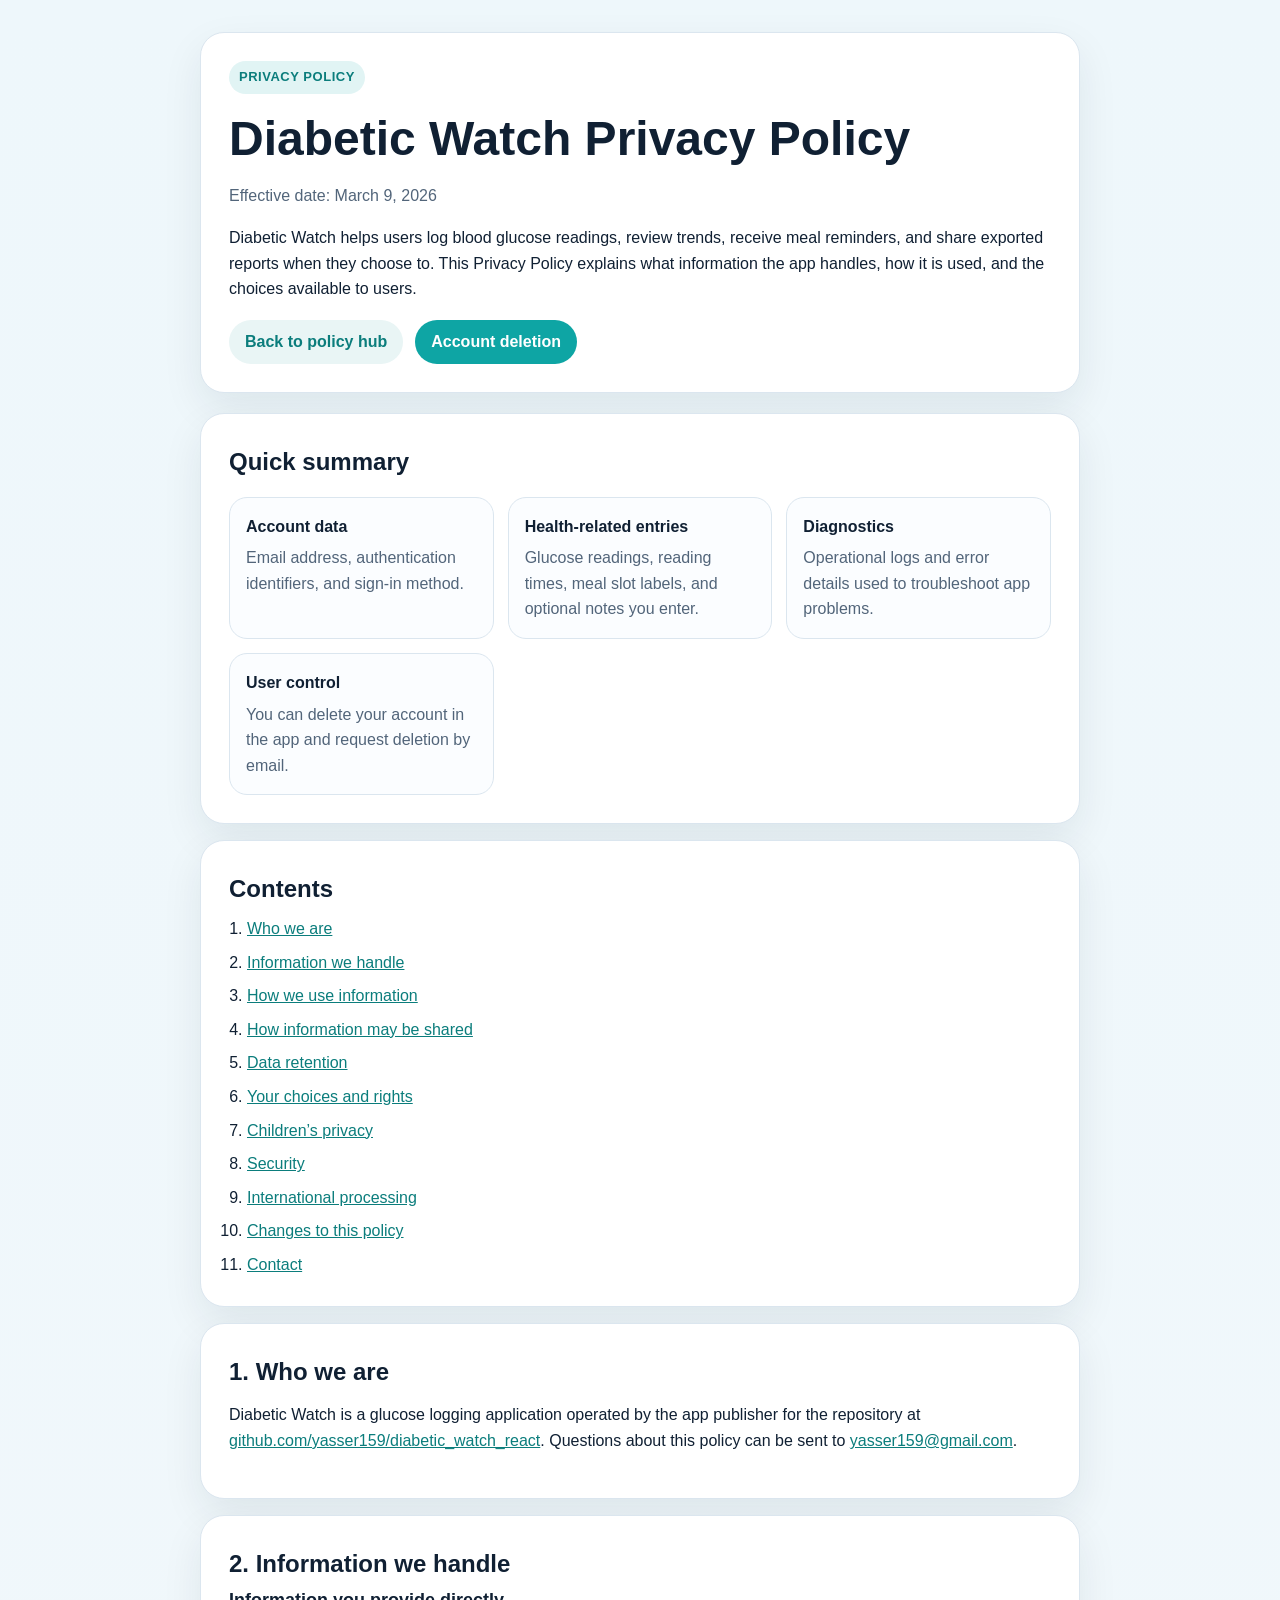
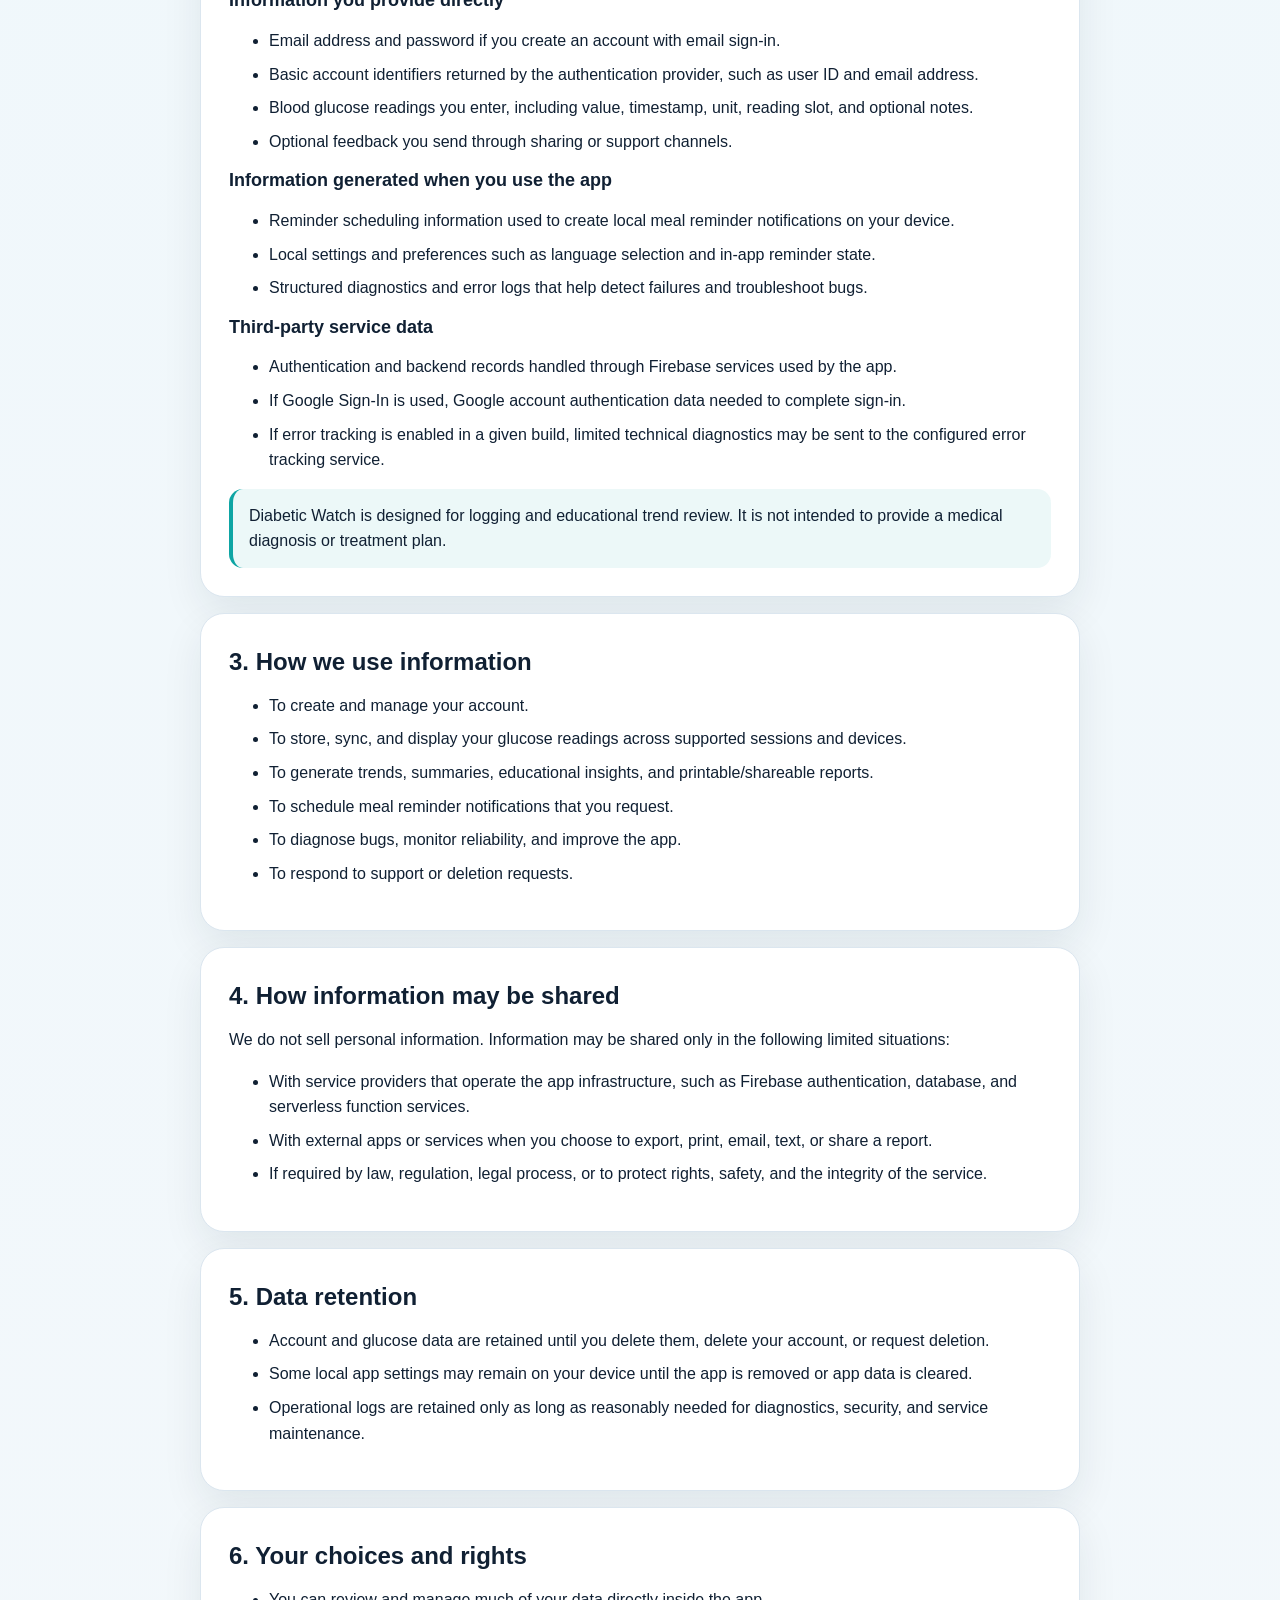
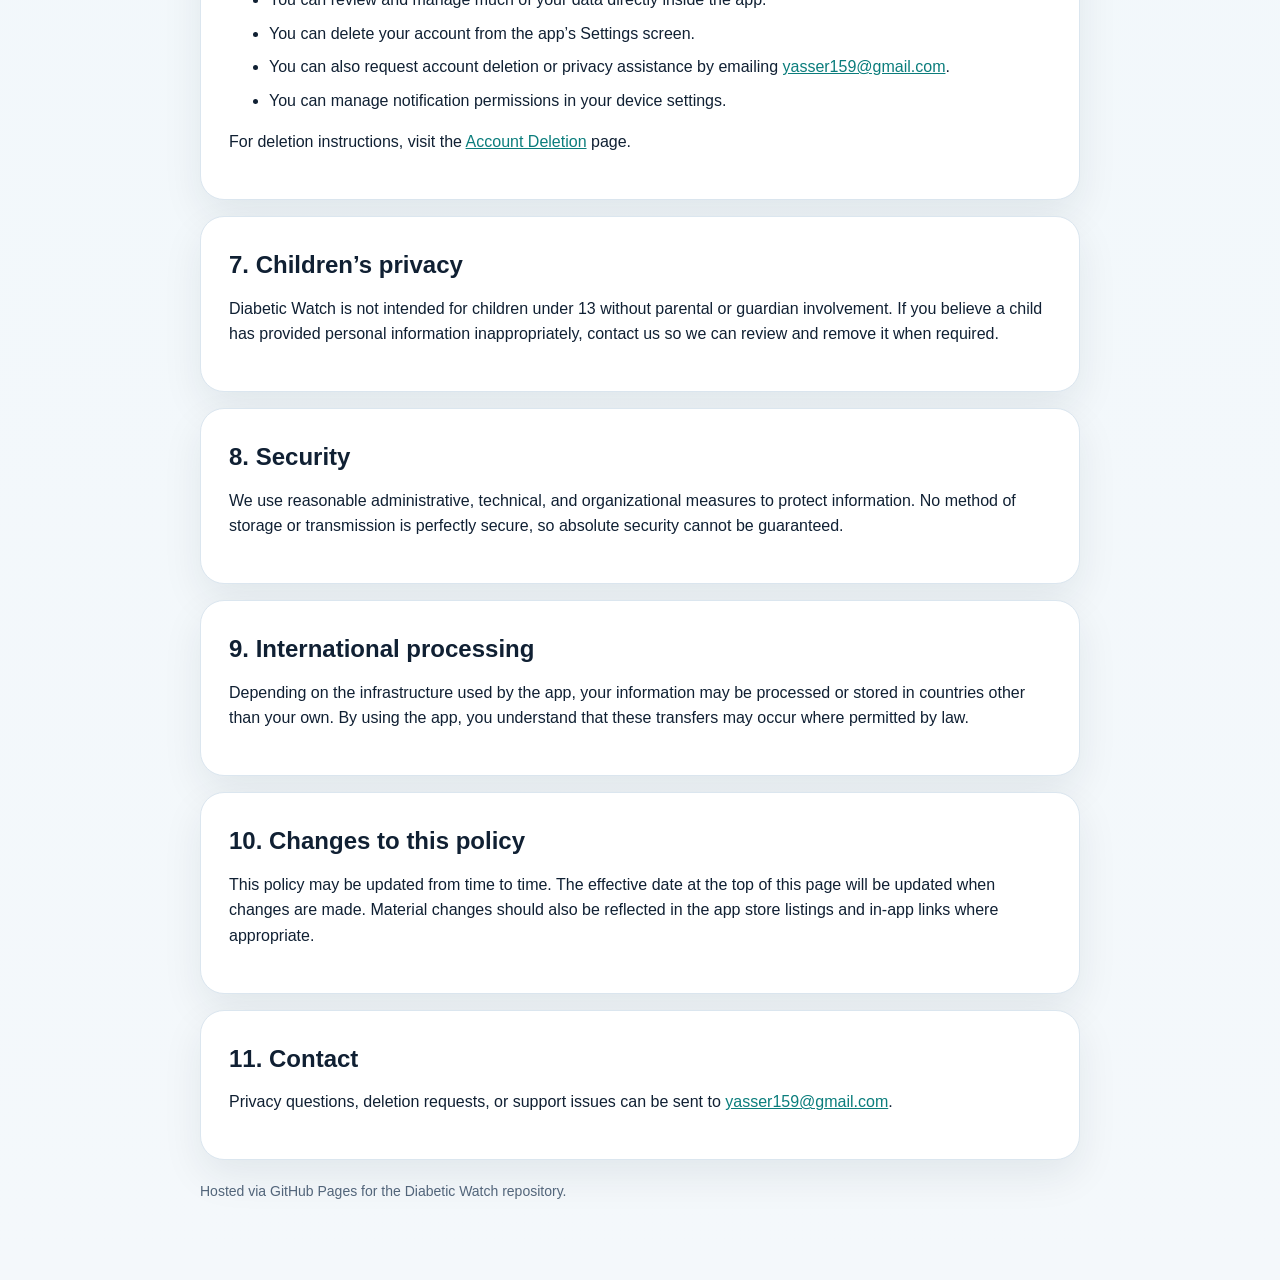
==== privacy-policy/index.html @ 34ccfd38 "Publish policy site" ====
<!doctype html>
<html lang="en">
  <head>
    <meta charset="utf-8" />
    <meta name="viewport" content="width=device-width, initial-scale=1" />
    <title>Diabetic Watch Privacy Policy</title>
    <meta
      name="description"
      content="Privacy Policy for the Diabetic Watch mobile application."
    />
    <link rel="stylesheet" href="../assets/site.css" />
  </head>
  <body>
    <main class="page">
      <section class="hero">
        <span class="eyebrow">Privacy Policy</span>
        <h1>Diabetic Watch Privacy Policy</h1>
        <p class="muted">
          Effective date: March 9, 2026
        </p>
        <p>
          Diabetic Watch helps users log blood glucose readings, review trends, receive meal reminders,
          and share exported reports when they choose to. This Privacy Policy explains what information
          the app handles, how it is used, and the choices available to users.
        </p>
        <div class="button-row">
          <a class="button secondary" href="../">Back to policy hub</a>
          <a class="button" href="../account-deletion/">Account deletion</a>
        </div>
      </section>

      <section class="panel">
        <h2>Quick summary</h2>
        <div class="grid">
          <div class="card">
            <strong>Account data</strong>
            <span class="muted">Email address, authentication identifiers, and sign-in method.</span>
          </div>
          <div class="card">
            <strong>Health-related entries</strong>
            <span class="muted">Glucose readings, reading times, meal slot labels, and optional notes you enter.</span>
          </div>
          <div class="card">
            <strong>Diagnostics</strong>
            <span class="muted">Operational logs and error details used to troubleshoot app problems.</span>
          </div>
          <div class="card">
            <strong>User control</strong>
            <span class="muted">You can delete your account in the app and request deletion by email.</span>
          </div>
        </div>
      </section>

      <section class="panel">
        <h2>Contents</h2>
        <ol class="toc">
          <li><a href="#who-we-are">Who we are</a></li>
          <li><a href="#information-we-handle">Information we handle</a></li>
          <li><a href="#how-we-use-information">How we use information</a></li>
          <li><a href="#sharing">How information may be shared</a></li>
          <li><a href="#retention">Data retention</a></li>
          <li><a href="#choices">Your choices and rights</a></li>
          <li><a href="#children">Children’s privacy</a></li>
          <li><a href="#security">Security</a></li>
          <li><a href="#international">International processing</a></li>
          <li><a href="#changes">Changes to this policy</a></li>
          <li><a href="#contact">Contact</a></li>
        </ol>
      </section>

      <section class="panel" id="who-we-are">
        <h2>1. Who we are</h2>
        <p>
          Diabetic Watch is a glucose logging application operated by the app publisher for the
          repository at <a href="https://github.com/yasser159/diabetic_watch_react">github.com/yasser159/diabetic_watch_react</a>.
          Questions about this policy can be sent to <a href="mailto:yasser159@gmail.com">yasser159@gmail.com</a>.
        </p>
      </section>

      <section class="panel" id="information-we-handle">
        <h2>2. Information we handle</h2>

        <h3>Information you provide directly</h3>
        <ul>
          <li>Email address and password if you create an account with email sign-in.</li>
          <li>Basic account identifiers returned by the authentication provider, such as user ID and email address.</li>
          <li>Blood glucose readings you enter, including value, timestamp, unit, reading slot, and optional notes.</li>
          <li>Optional feedback you send through sharing or support channels.</li>
        </ul>

        <h3>Information generated when you use the app</h3>
        <ul>
          <li>Reminder scheduling information used to create local meal reminder notifications on your device.</li>
          <li>Local settings and preferences such as language selection and in-app reminder state.</li>
          <li>Structured diagnostics and error logs that help detect failures and troubleshoot bugs.</li>
        </ul>

        <h3>Third-party service data</h3>
        <ul>
          <li>Authentication and backend records handled through Firebase services used by the app.</li>
          <li>If Google Sign-In is used, Google account authentication data needed to complete sign-in.</li>
          <li>If error tracking is enabled in a given build, limited technical diagnostics may be sent to the configured error tracking service.</li>
        </ul>

        <div class="callout">
          Diabetic Watch is designed for logging and educational trend review. It is not intended to provide a medical diagnosis or treatment plan.
        </div>
      </section>

      <section class="panel" id="how-we-use-information">
        <h2>3. How we use information</h2>
        <ul>
          <li>To create and manage your account.</li>
          <li>To store, sync, and display your glucose readings across supported sessions and devices.</li>
          <li>To generate trends, summaries, educational insights, and printable/shareable reports.</li>
          <li>To schedule meal reminder notifications that you request.</li>
          <li>To diagnose bugs, monitor reliability, and improve the app.</li>
          <li>To respond to support or deletion requests.</li>
        </ul>
      </section>

      <section class="panel" id="sharing">
        <h2>4. How information may be shared</h2>
        <p>
          We do not sell personal information. Information may be shared only in the following limited situations:
        </p>
        <ul>
          <li>With service providers that operate the app infrastructure, such as Firebase authentication, database, and serverless function services.</li>
          <li>With external apps or services when you choose to export, print, email, text, or share a report.</li>
          <li>If required by law, regulation, legal process, or to protect rights, safety, and the integrity of the service.</li>
        </ul>
      </section>

      <section class="panel" id="retention">
        <h2>5. Data retention</h2>
        <ul>
          <li>Account and glucose data are retained until you delete them, delete your account, or request deletion.</li>
          <li>Some local app settings may remain on your device until the app is removed or app data is cleared.</li>
          <li>Operational logs are retained only as long as reasonably needed for diagnostics, security, and service maintenance.</li>
        </ul>
      </section>

      <section class="panel" id="choices">
        <h2>6. Your choices and rights</h2>
        <ul>
          <li>You can review and manage much of your data directly inside the app.</li>
          <li>You can delete your account from the app’s Settings screen.</li>
          <li>You can also request account deletion or privacy assistance by emailing <a href="mailto:yasser159@gmail.com">yasser159@gmail.com</a>.</li>
          <li>You can manage notification permissions in your device settings.</li>
        </ul>
        <p>
          For deletion instructions, visit the <a href="../account-deletion/">Account Deletion</a> page.
        </p>
      </section>

      <section class="panel" id="children">
        <h2>7. Children’s privacy</h2>
        <p>
          Diabetic Watch is not intended for children under 13 without parental or guardian involvement.
          If you believe a child has provided personal information inappropriately, contact us so we can review and remove it when required.
        </p>
      </section>

      <section class="panel" id="security">
        <h2>8. Security</h2>
        <p>
          We use reasonable administrative, technical, and organizational measures to protect information.
          No method of storage or transmission is perfectly secure, so absolute security cannot be guaranteed.
        </p>
      </section>

      <section class="panel" id="international">
        <h2>9. International processing</h2>
        <p>
          Depending on the infrastructure used by the app, your information may be processed or stored in countries other than your own.
          By using the app, you understand that these transfers may occur where permitted by law.
        </p>
      </section>

      <section class="panel" id="changes">
        <h2>10. Changes to this policy</h2>
        <p>
          This policy may be updated from time to time. The effective date at the top of this page will be updated when changes are made.
          Material changes should also be reflected in the app store listings and in-app links where appropriate.
        </p>
      </section>

      <section class="panel" id="contact">
        <h2>11. Contact</h2>
        <p>
          Privacy questions, deletion requests, or support issues can be sent to
          <a href="mailto:yasser159@gmail.com">yasser159@gmail.com</a>.
        </p>
      </section>

      <p class="footer">
        Hosted via GitHub Pages for the Diabetic Watch repository.
      </p>
    </main>
  </body>
</html>
---- assets/site.css ----
:root {
  color-scheme: light;
  --bg: #f4f8fb;
  --panel: #ffffff;
  --text: #102033;
  --muted: #52657a;
  --border: #dbe6ef;
  --accent: #0ea5a4;
  --accent-dark: #0b7d7c;
  --shadow: 0 16px 40px rgba(16, 32, 51, 0.08);
}

* {
  box-sizing: border-box;
}

html,
body {
  margin: 0;
  padding: 0;
  background: linear-gradient(180deg, #eef7fb 0%, var(--bg) 100%);
  color: var(--text);
  font-family: "Avenir Next", Avenir, "Segoe UI", sans-serif;
  line-height: 1.6;
}

a {
  color: var(--accent-dark);
}

.page {
  max-width: 920px;
  margin: 0 auto;
  padding: 32px 20px 64px;
}

.hero,
.panel {
  background: var(--panel);
  border: 1px solid var(--border);
  border-radius: 24px;
  box-shadow: var(--shadow);
}

.hero {
  padding: 28px;
  margin-bottom: 20px;
}

.eyebrow {
  display: inline-block;
  padding: 6px 10px;
  border-radius: 999px;
  background: rgba(14, 165, 164, 0.12);
  color: var(--accent-dark);
  font-size: 13px;
  font-weight: 700;
  letter-spacing: 0.04em;
  text-transform: uppercase;
}

h1,
h2,
h3 {
  margin: 0 0 12px;
  line-height: 1.2;
}

h1 {
  margin-top: 16px;
  font-size: clamp(32px, 5vw, 48px);
}

h2 {
  font-size: 24px;
  margin-top: 6px;
}

h3 {
  font-size: 18px;
}

p,
li {
  font-size: 16px;
}

.muted {
  color: var(--muted);
}

.grid {
  display: grid;
  grid-template-columns: repeat(auto-fit, minmax(220px, 1fr));
  gap: 14px;
  margin-top: 20px;
}

.card {
  border: 1px solid var(--border);
  border-radius: 18px;
  padding: 16px;
  background: #fbfdff;
}

.card strong {
  display: block;
  margin-bottom: 6px;
}

.panel {
  padding: 28px;
  margin-bottom: 16px;
}

.toc {
  margin: 0;
  padding-left: 18px;
}

.toc li + li,
ul li + li {
  margin-top: 8px;
}

.callout {
  border-left: 4px solid var(--accent);
  padding: 14px 16px;
  background: rgba(14, 165, 164, 0.08);
  border-radius: 14px;
}

.footer {
  margin-top: 20px;
  color: var(--muted);
  font-size: 14px;
}

.button-row {
  display: flex;
  flex-wrap: wrap;
  gap: 12px;
  margin-top: 18px;
}

.button {
  display: inline-flex;
  align-items: center;
  justify-content: center;
  min-height: 44px;
  padding: 0 16px;
  border-radius: 999px;
  background: var(--accent);
  color: #fff;
  text-decoration: none;
  font-weight: 700;
}

.button.secondary {
  background: #e9f5f5;
  color: var(--accent-dark);
}

@media (max-width: 640px) {
  .hero,
  .panel {
    padding: 22px;
    border-radius: 20px;
  }
}
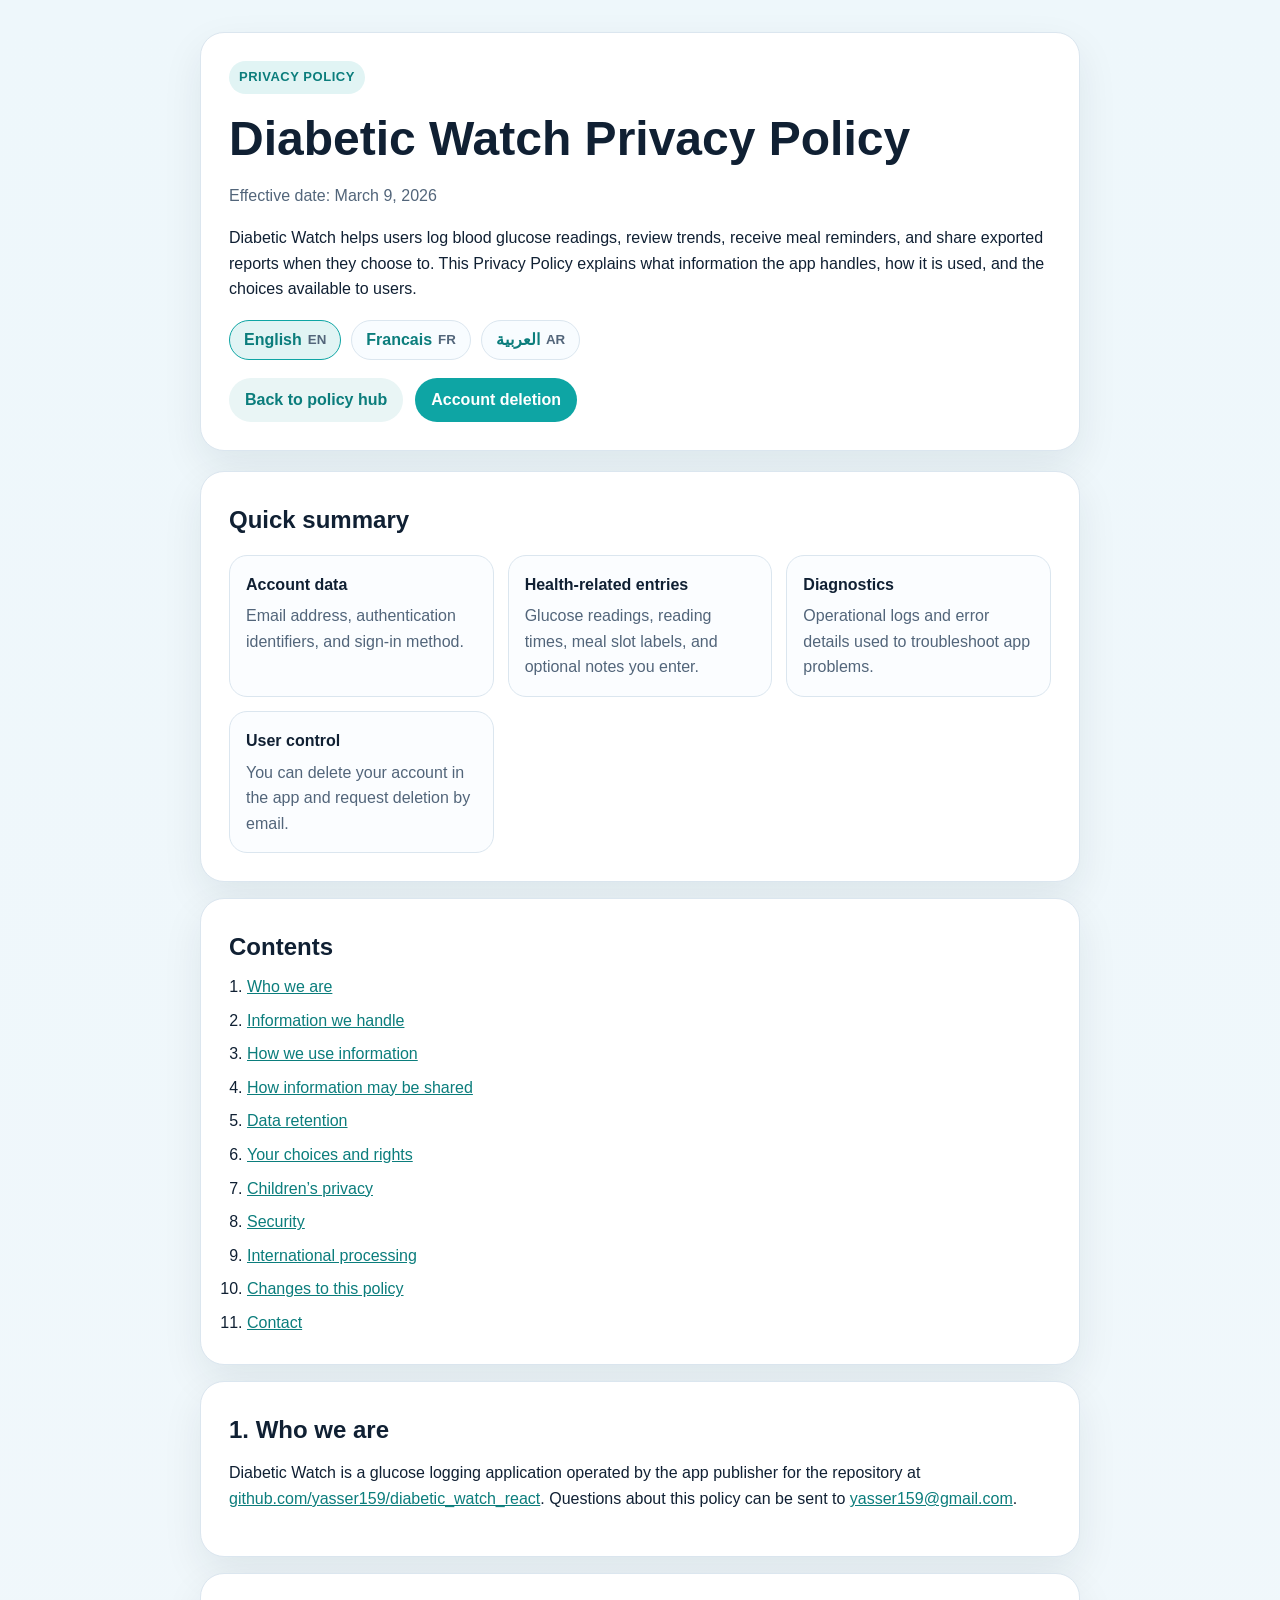
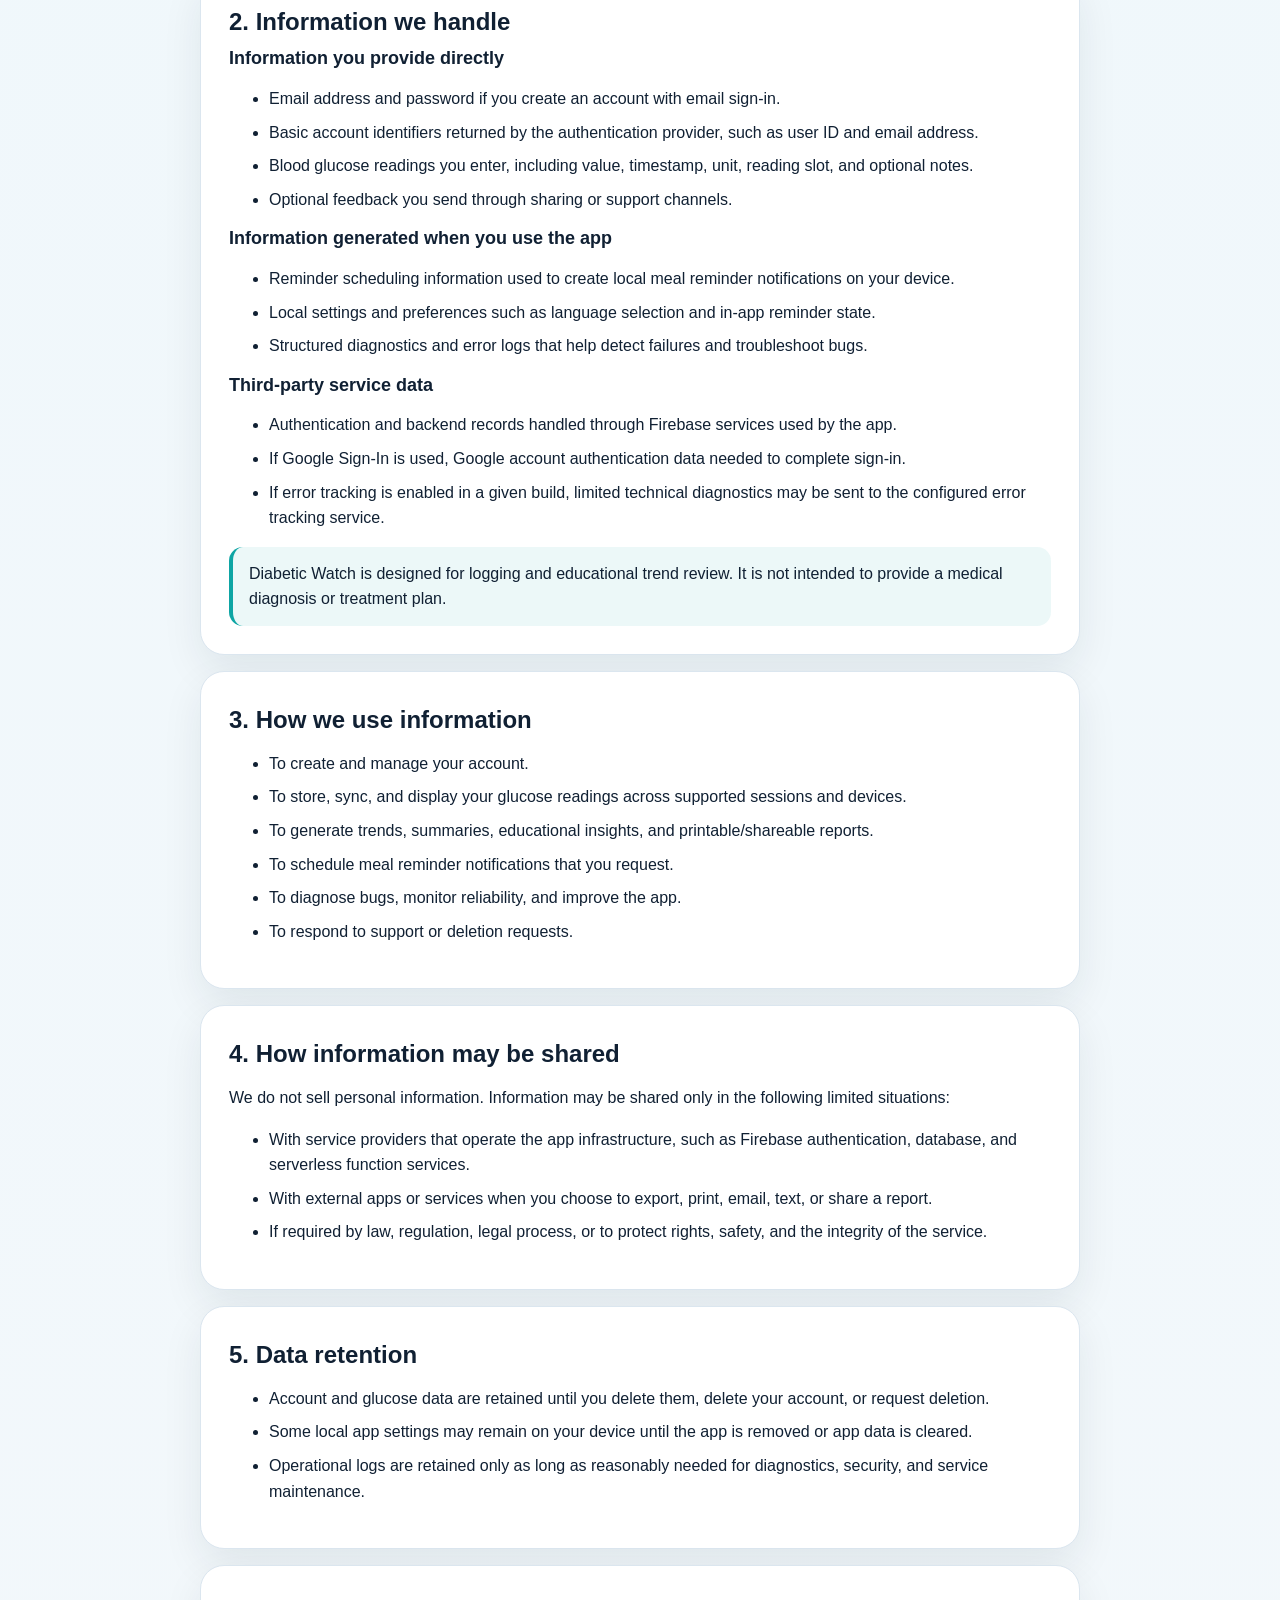
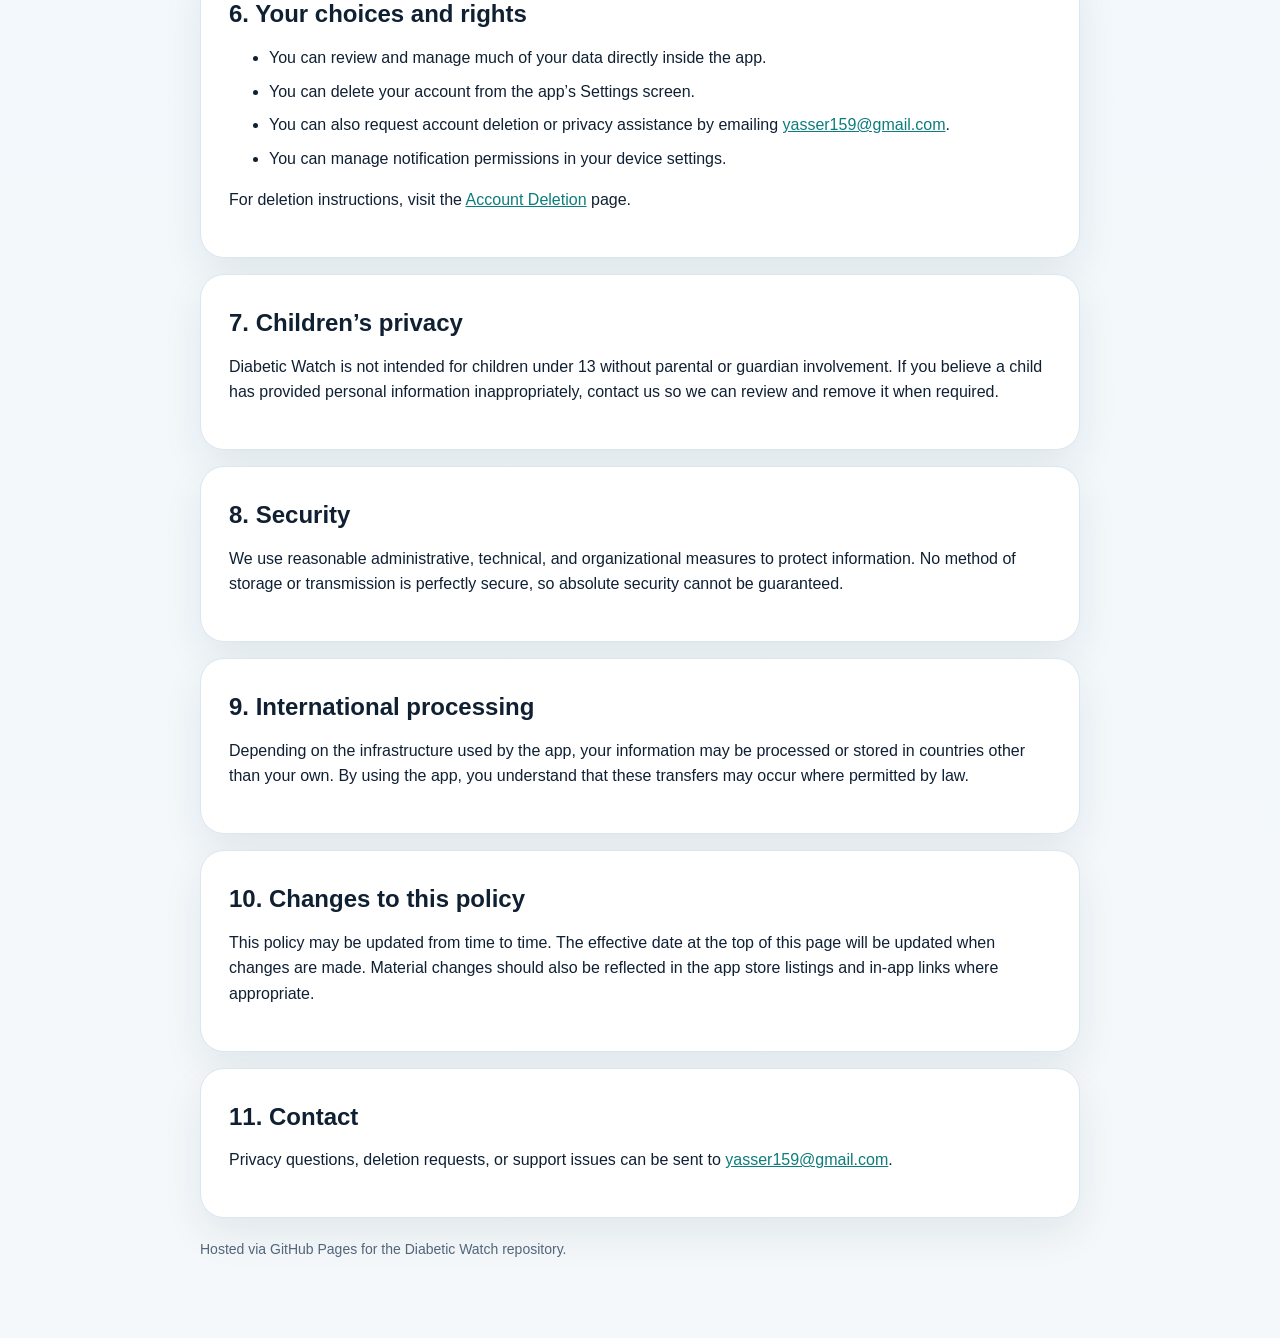
==== commit 2a97120a: "Add French and Arabic privacy policy pages" ====
--- a/privacy-policy/index.html
+++ b/privacy-policy/index.html
@@ -23,6 +23,11 @@
           and share exported reports when they choose to. This Privacy Policy explains what information
           the app handles, how it is used, and the choices available to users.
         </p>
+        <div class="lang-switcher" aria-label="Language switcher">
+          <a class="lang-link is-active" href="./">English <small>EN</small></a>
+          <a class="lang-link" href="../fr/privacy-policy/">Francais <small>FR</small></a>
+          <a class="lang-link" href="../ar/privacy-policy/">العربية <small>AR</small></a>
+        </div>
         <div class="button-row">
           <a class="button secondary" href="../">Back to policy hub</a>
           <a class="button" href="../account-deletion/">Account deletion</a>
--- a/assets/site.css
+++ b/assets/site.css
@@ -26,6 +26,10 @@
 
 a {
   color: var(--accent-dark);
+}
+
+a:hover {
+  color: var(--accent);
 }
 
 .page {
@@ -161,6 +165,76 @@
   color: var(--accent-dark);
 }
 
+.button.ghost {
+  background: transparent;
+  color: var(--accent-dark);
+  border: 1px solid var(--border);
+}
+
+.lang-switcher {
+  display: flex;
+  flex-wrap: wrap;
+  gap: 10px;
+  margin-top: 18px;
+}
+
+.lang-link {
+  display: inline-flex;
+  align-items: center;
+  justify-content: center;
+  min-height: 40px;
+  padding: 0 14px;
+  border-radius: 999px;
+  border: 1px solid var(--border);
+  background: #f8fcff;
+  color: var(--accent-dark);
+  text-decoration: none;
+  font-weight: 700;
+}
+
+.lang-link.is-active {
+  border-color: var(--accent);
+  background: rgba(14, 165, 164, 0.12);
+}
+
+.lang-link small {
+  margin-left: 6px;
+  color: var(--muted);
+  font-weight: 600;
+}
+
+.meta-list {
+  margin: 0;
+  padding-left: 18px;
+}
+
+.meta-list li + li {
+  margin-top: 8px;
+}
+
+.rtl {
+  direction: rtl;
+  text-align: right;
+  font-family: "SF Arabic", "Geeza Pro", "Noto Naskh Arabic", Tahoma, sans-serif;
+}
+
+.rtl .eyebrow,
+.rtl .button-row,
+.rtl .lang-switcher {
+  justify-content: flex-start;
+}
+
+.rtl .toc,
+.rtl .meta-list {
+  padding-left: 0;
+  padding-right: 18px;
+}
+
+.rtl .callout {
+  border-left: 0;
+  border-right: 4px solid var(--accent);
+}
+
 @media (max-width: 640px) {
   .hero,
   .panel {
